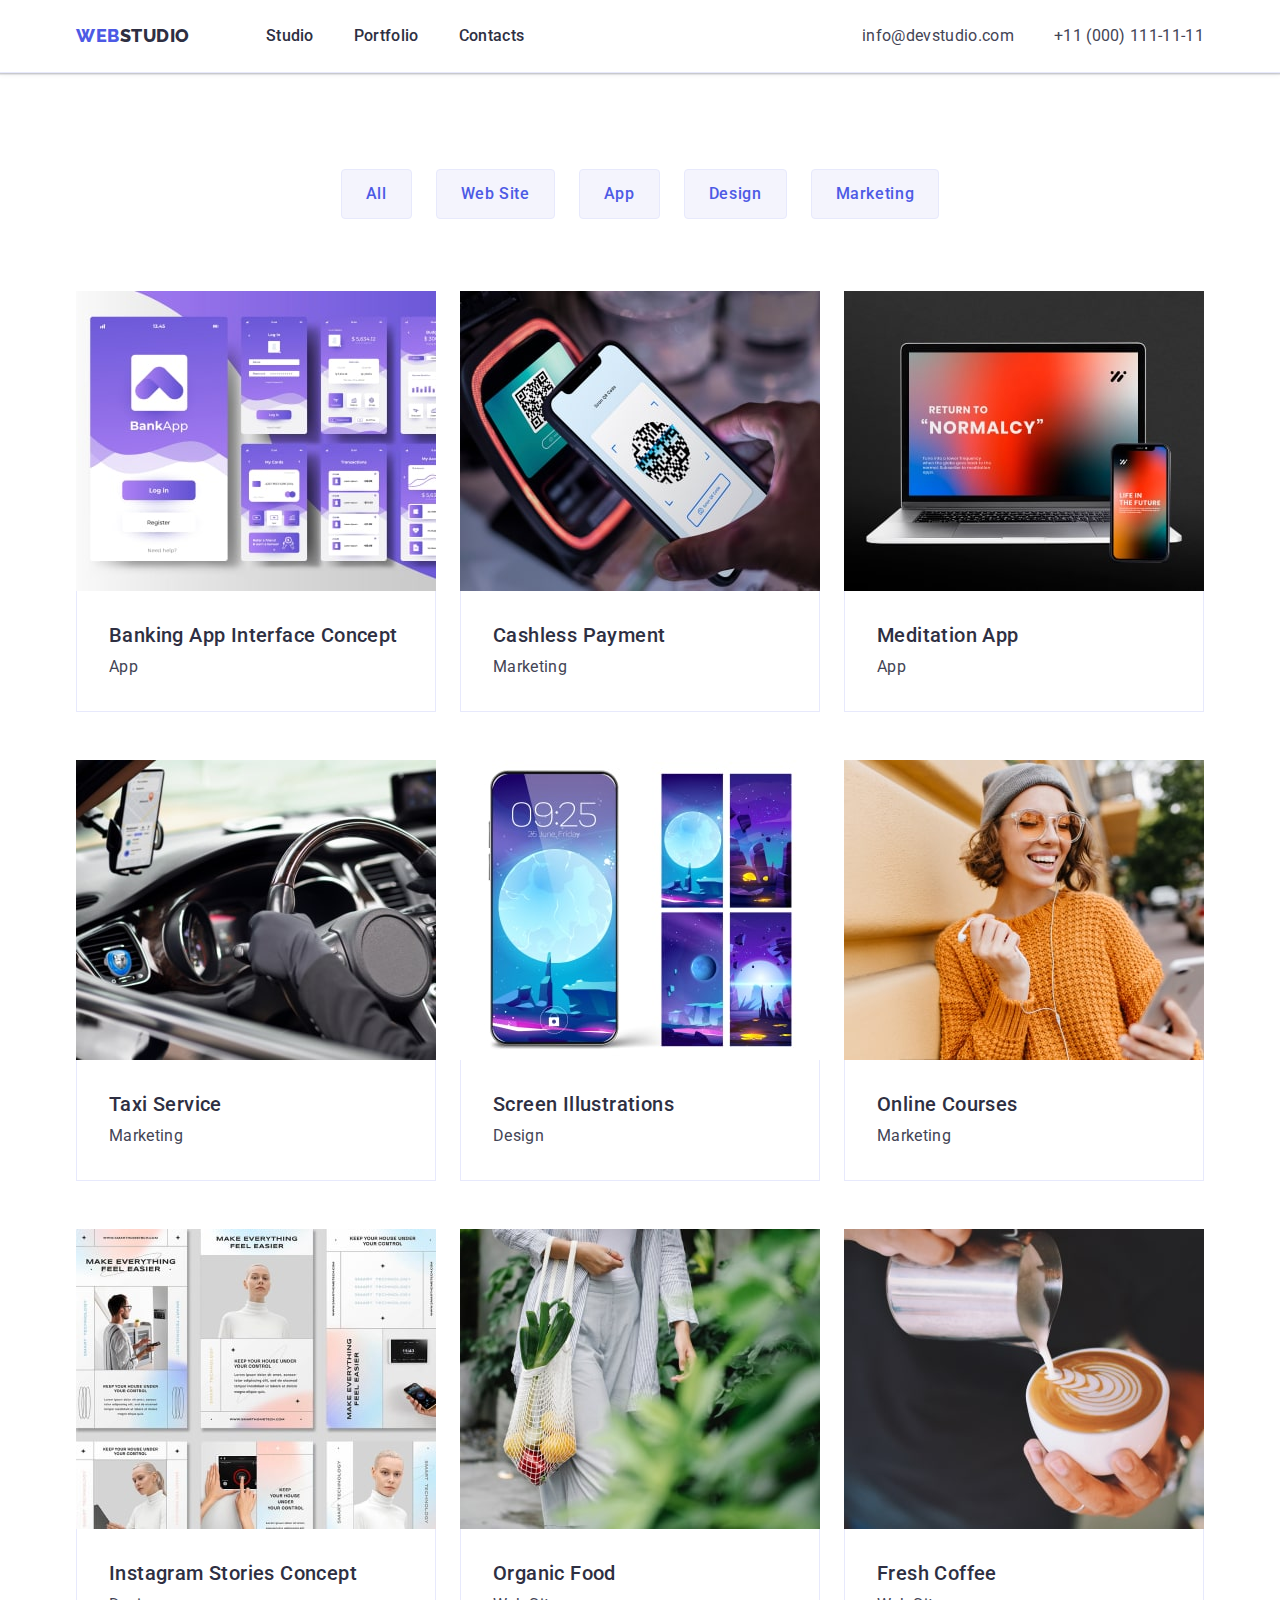
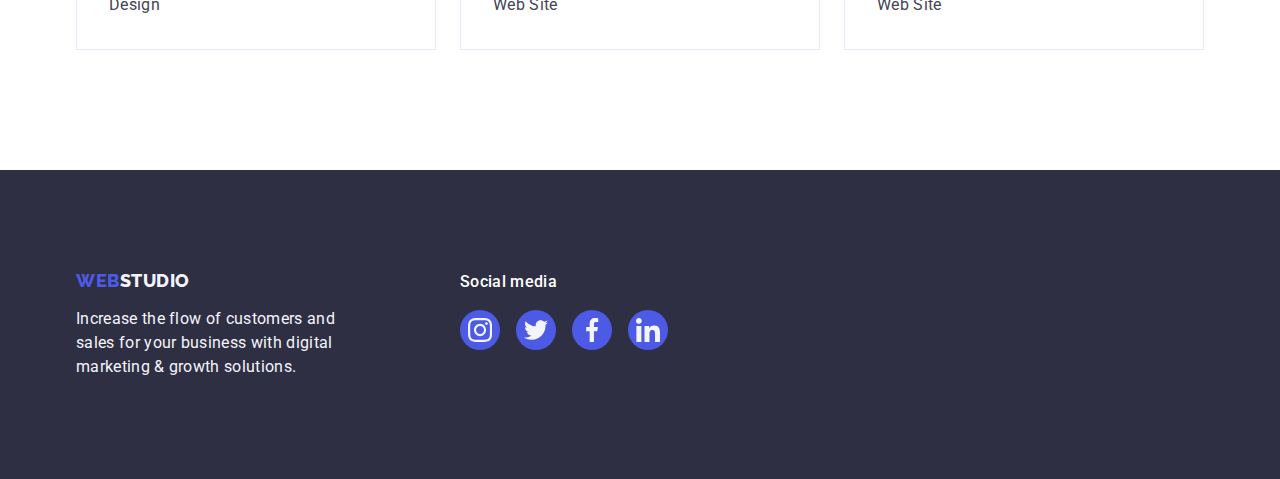
==== portfolio.html @ 9657106f "Initial commit" ====
<!DOCTYPE html>
<html lang="en">
  <head>
    <meta charset="UTF-8" />
    <meta http-equiv="X-UA-Compatible" content="IE=edge" />
    <meta name="viewport" content="width=device-width, initial-scale=1.0" />
    <title>Portfolio</title>
    <link rel="preconnect" href="https://fonts.googleapis.com" />
    <link rel="preconnect" href="https://fonts.gstatic.com" crossorigin />
    <link
      href="https://fonts.googleapis.com/css2?family=Raleway:wght@800&family=Roboto:wght@400;500;700&display=swap"
      rel="stylesheet"
    />
    <link
      rel="stylesheet"
      href="https://cdnjs.cloudflare.com/ajax/libs/modern-normalize/1.1.0/modern-normalize.min.css"
    />
    <link rel="stylesheet" href="./css/styles.css" />
  </head>
  <body>
    <header class="header">
      <div class="container header-nav">
        <nav class="navigations">
          <a href="./index.html" class="logo-nav logo-nav-common link"
            >Web<span class="logo-dark">Studio</span></a
          >
          <ul class="list menu-list">
            <li class="nav-list">
              <a href="./index.html" class="menu-item link">Studio</a>
            </li>
            <li class="nav-list">
              <a href="./portfolio.html" class="menu-item link">Portfolio</a>
            </li>
            <li class="nav-list">
              <a href="" class="menu-item link">Contacts</a>
            </li>
          </ul>
        </nav>
        <address class="contacts-menu">
          <ul class="list contacts-list">
            <li class="contact">
              <a href="mailto:info@devstudio.com" class="contact-item link"
                >info@devstudio.com</a
              >
            </li>
            <li class="contact">
              <a href="tel:+110001111111" class="contact-item link"
                >+11 (000) 111-11-11</a
              >
            </li>
          </ul>
        </address>
      </div>
    </header>
    <main>
      <section class="cards-section">
        <div class="container">
          <h1 class="visually-hidden">Our offers</h1>
          <ul class="list button-list">
            <li class="secondary-button-item">
              <button type="button" class="button secondary-button">All</button>
            </li>
            <li class="secondary-button-item">
              <button type="button" class="button secondary-button">
                Web Site
              </button>
            </li>
            <li class="secondary-button-item">
              <button type="button" class="button secondary-button">App</button>
            </li>
            <li class="secondary-button-item">
              <button type="button" class="button secondary-button">
                Design
              </button>
            </li>
            <li class="secondary-button-item">
              <button type="button" class="button secondary-button">
                Marketing
              </button>
            </li>
          </ul>

          <ul class="list card-list">
            <li class="card">
              <a href="" class="link card-link">
                <img
                  src="./images/portfolio-1.jpg"
                  alt="Banking app"
                  width="360"
                  height="300"
                />
                <div class="wrapper-cards">
                  <h2 class="item-title item-title-link">
                    Banking App Interface Concept
                  </h2>
                  <p class="item-description item-description-link">App</p>
                </div>
              </a>
            </li>
            <li class="card">
              <a href="" class="link card-link">
                <img
                  src="./images/portfolio-2.jpg"
                  alt="Phone Payment"
                  width="360"
                  height="300"
                />
                <div class="wrapper-cards">
                  <h2 class="item-title item-title-link">Cashless Payment</h2>
                  <p class="item-description item-description-link">
                    Marketing
                  </p>
                </div>
              </a>
            </li>
            <li class="card">
              <a href="" class="link card-link">
                <img
                  src="./images/portfolio-3.jpg"
                  alt="Laptop"
                  width="360"
                  height="300"
                />
                <div class="wrapper-cards">
                  <h2 class="item-title item-title-link">Meditation App</h2>
                  <p class="item-description item-description-link">App</p>
                </div>
              </a>
            </li>
            <li class="card">
              <a href="" class="link card-link">
                <img
                  src="./images/portfolio-4.jpg"
                  alt="A car"
                  width="360"
                  height="300"
                />
                <div class="wrapper-cards">
                  <h2 class="item-title item-title-link">Taxi Service</h2>
                  <p class="item-description item-description-link">
                    Marketing
                  </p>
                </div>
              </a>
            </li>
            <li class="card">
              <a href="" class="link card-link">
                <img
                  src="./images/portfolio-5.jpg"
                  alt="Screen Illustrations"
                  width="360"
                  height="300"
                />
                <div class="wrapper-cards">
                  <h2 class="item-title item-title-link">
                    Screen Illustrations
                  </h2>
                  <p class="item-description item-description-link">Design</p>
                </div>
              </a>
            </li>
            <li class="card">
              <a href="" class="link card-link">
                <img
                  src="./images/portfolio-6.jpg"
                  alt="Learning girl"
                  width="360"
                  height="300"
                />
                <div class="wrapper-cards">
                  <h2 class="item-title item-title-link">Online Courses</h2>
                  <p class="item-description item-description-link">
                    Marketing
                  </p>
                </div>
              </a>
            </li>
            <li class="card">
              <a href="" class="link card-link">
                <img
                  src="./images/portfolio-7.jpg"
                  alt="Instagram Stories"
                  width="360"
                  height="300"
                />
                <div class="wrapper-cards">
                  <h2 class="item-title item-title-link">
                    Instagram Stories Concept
                  </h2>
                  <p class="item-description item-description-link">Design</p>
                </div>
              </a>
            </li>
            <li class="card">
              <a href="" class="link card-link">
                <img
                  src="./images/portfolio-8.jpg"
                  alt="Food"
                  width="360"
                  height="300"
                />
                <div class="wrapper-cards">
                  <h2 class="item-title item-title-link">Organic Food</h2>
                  <p class="item-description item-description-link">Web Site</p>
                </div>
              </a>
            </li>
            <li class="card">
              <a href="" class="link card-link">
                <img
                  src="./images/portfolio-9.jpg"
                  alt="A cup of coffe"
                  width="360"
                  height="300"
                />
                <div class="wrapper-cards">
                  <h2 class="item-title item-title-link">Fresh Coffee</h2>
                  <p class="item-description item-description-link">Web Site</p>
                </div>
              </a>
            </li>
          </ul>
        </div>
      </section>
    </main>
    <footer class="footer">
      <div class="container footer-wrapper">
        <div class="footer-left-side">
          <a
            href="./index.html"
            class="logo-nav logo-nav-common link footer-logo"
            >Web<span class="logo-light">Studio</span></a
          >
          <p class="footer-text">
            Increase the flow of customers and sales for your business with
            digital marketing & growth solutions.
          </p>
        </div>
        <div>
          <p class="social-media-text">Social media</p>
          <ul class="social-media-list list">
            <li class="social-media-item">
              <a href="" class="icon-link">
                <svg class="icon-img" width="24" height="24">
                  <use href="./images/icons.svg#icon-instagram"></use>
                </svg>
              </a>
            </li>
            <li class="social-media-item">
              <a href="" class="icon-link">
                <svg class="icon-img" width="24" height="24">
                  <use href="./images/icons.svg#icon-twitter"></use>
                </svg>
              </a>
            </li>
            <li class="social-media-item">
              <a href="" class="icon-link">
                <svg class="icon-img" width="24" height="24">
                  <use href="./images/icons.svg#icon-facebook"></use>
                </svg>
              </a>
            </li>
            <li class="social-media-item">
              <a href="" class="icon-link">
                <svg class="icon-img" width="24" height="24">
                  <use href="./images/icons.svg#icon-linkedin"></use>
                </svg>
              </a>
            </li>
          </ul>
        </div>
      </div>
    </footer>
  </body>
</html>
---- css/styles.css ----
:root {
  --primary-brand-color: #4d5ae5;
  --hover-color: #404bbf;
  --primary-text-color: #434455;
  --headings-text-color: #2e2f42;
  --white-text-color: #ffffff;
  --light-text-color: #f4f4fd;
  --accent-color: #e7e9fc;
  --stroke-logo-color: #8e8f99;
  --green-hover-color: #31d0aa;
}

body {
  font-family: 'Roboto', sans-serif;
  font-weight: 400;
  font-size: 16px;

  background-color: var(--white-text-color);
  color: var(--primary-text-color);
}

/* Resets */
h1,
h2,
h3,
h4,
p {
  margin-top: 0;
  margin-bottom: 0;
}

ul {
  margin-top: 0;
  margin-bottom: 0;
  padding-left: 0;
}

img {
  display: block;
}

/* Links reset */

.link {
  text-decoration: none;
}

/* Lists reset */

.list {
  list-style: none;
}

/* Header */

.header {
  border-bottom: 1px solid var(--accent-color);
  box-shadow: 0px 2px 1px rgba(46, 47, 66, 0.08),
    0px 1px 1px rgba(46, 47, 66, 0.16), 0px 1px 6px rgba(46, 47, 66, 0.08);
}

.container {
  width: 1158px;
  padding-left: 15px;
  padding-right: 15px;
  margin-left: auto;
  margin-right: auto;
}

.header-nav {
  display: flex;
  align-items: center;
}

.navigations {
  display: flex;
  align-items: center;
}

/* Logo */

.logo-nav {
  font-family: 'Raleway', sans-serif;
  font-weight: 800;
  font-size: 18px;
  line-height: 1.17;
  letter-spacing: 0.03em;
  text-transform: uppercase;
}

.logo-nav-common {
  color: var(--primary-brand-color);
}

.logo-dark {
  color: var(--headings-text-color);
}

.logo-light {
  color: var(--light-text-color);
}

/* Navigation menu */

.menu-list {
  display: flex;
  gap: 40px;
}

.menu-item {
  display: block;
  padding-top: 24px;
  padding-bottom: 24px;

  font-weight: 500;
  line-height: 1.5;
  letter-spacing: 0.02em;
  color: var(--headings-text-color);
}

.navigations .logo-nav {
  margin-right: 76px;
}

.menu-item:hover,
.menu-item:focus,
.contact-item:hover,
.contact-item:focus {
  color: var(--hover-color);
}

/* Contacts menu */

.contacts-menu {
  font-style: normal;
  margin-left: auto;
}

.contacts-list {
  display: flex;
  gap: 40px;
}

.contact-item {
  padding-top: 24px;
  padding-bottom: 24px;

  line-height: 1.5;
  letter-spacing: 0.02em;
  color: var(--primary-text-color);
}

/* Hero */
.hero {
  padding-top: 188px;
  padding-bottom: 188px;
  max-width: 1440px;
  margin-left: auto;
  margin-right: auto;
  background-image: linear-gradient(
      rgba(46, 47, 66, 0.7),
      rgba(46, 47, 66, 0.7)
    ),
    url('../images/hero.jpg');
  background-color: var(--headings-text-color);
  background-position: center;
  background-size: cover;
  background-repeat: no-repeat;
}
.hero-title {
  max-width: 496px;
  margin-right: auto;
  margin-left: auto;
  margin-bottom: 48px;

  font-weight: 700;
  font-size: 56px;
  line-height: 1.07;
  letter-spacing: 0.02em;
  text-align: center;
  color: var(--white-text-color);
}

/* Buttons */

.button {
  font-weight: 500;
  font-size: 16px;
  line-height: 1.5;
  letter-spacing: 0.04em;
  cursor: pointer;
}

.primary-button {
  display: block;
  min-width: 169px;
  margin-left: auto;
  margin-right: auto;
  padding: 16px 32px;

  color: var(--white-text-color);
  background-color: var(--primary-brand-color);
  border: none;
  box-shadow: 0px 4px 4px rgba(0, 0, 0, 0.15);
  border-radius: 4px;
}

.secondary-button {
  padding: 12px 24px;
  color: var(--primary-brand-color);
  background-color: var(--light-text-color);
  border: 1px solid #e7e9fc;
  border-radius: 4px;
}

.secondary-button-item:not(:last-child) {
  margin-right: 24px;
}

.primary-button:hover,
.primary-button:focus,
.secondary-button:hover,
.secondary-button:focus {
  color: var(--white-text-color);
  background-color: var(--hover-color);
}

.secondary-button:hover,
.secondary-button:focus {
  box-shadow: 0px 3px 1px rgba(0, 0, 0, 0.1), 0px 2px 1px rgba(0, 0, 0, 0.08),
    0px 2px 2px rgba(0, 0, 0, 0.12);
  border: 1px solid transparent;
}

/* Section 1 */
.visually-hidden {
  position: absolute;
  width: 1px;
  height: 1px;
  margin: -1px;
  border: 0;
  padding: 0;

  white-space: nowrap;
  clip-path: inset(100%);
  clip: rect(0 0 0 0);
  overflow: hidden;
}

.advatages-description {
  padding-top: 120px;
  padding-bottom: 120px;
}

.advatages-list {
  display: flex;
  gap: 24px;
}

.advatages-list .item {
  flex-basis: calc((100% - 72px) / 4);
}

.advantages-icons-wrapper {
  display: flex;
  justify-content: center;
  align-items: center;
  width: 264px;
  height: 112px;
  margin-bottom: 8px;
  background-color: var(--light-text-color);
  border-radius: 4px;
}

.item-title {
  margin-bottom: 8px;

  font-weight: 500;
  font-size: 20px;
  line-height: 1.2;
  letter-spacing: 0.02em;

  color: var(--headings-text-color);
}

.item-description {
  line-height: 1.5;
  letter-spacing: 0.02em;
}

/* Section 2 */

.work-examples {
  padding-bottom: 120px;
}

.section-title {
  margin-bottom: 72px;

  font-weight: 700;
  font-size: 36px;
  line-height: 1.1;
  text-align: center;
  letter-spacing: 0.02em;
  text-transform: capitalize;

  color: var(--headings-text-color);
}

.works-list {
  display: flex;
}

.works-list .item {
  flex-basis: calc((100% - 48px) / 3);
}

.works-list .item:not(:last-child) {
  margin-right: 24px;
}

/* Section 3 */

.team-members-cards {
  padding-top: 120px;
  padding-bottom: 120px;
  background-color: var(--light-text-color);
}

.team-list {
  display: flex;
  gap: 24px;
  text-align: center;
}

.team-member-card {
  flex-basis: calc((100% - 72px) / 4);

  background-color: var(--white-text-color);
  box-shadow: 0px 1px 6px rgba(46, 47, 66, 0.08),
    0px 1px 1px rgba(46, 47, 66, 0.16), 0px 2px 1px rgba(46, 47, 66, 0.08);
  border-radius: 0px 0px 4px 4px;
}

.wrapper {
  padding: 32px 0;
}

.card-description {
  margin-bottom: 8px;
}

.icon-list {
  display: flex;
  justify-content: center;
  gap: 24px;
}

.icon-link {
  display: flex;
  justify-content: center;
  align-items: center;
  width: 40px;
  height: 40px;
  background-color: var(--primary-brand-color);
  border-radius: 50%;
}

.personal-social-media > .icon-link:hover,
.personal-social-media > .icon-link:focus {
  background-color: var(--hover-color);
}

.icon-img {
  fill: var(--light-text-color);
}

/* Section 4 */

.customers-section {
  padding-top: 120px;
  padding-bottom: 120px;
}
.customers-item {
  flex-basis: calc((100% - 120px) / 6);
  height: 88px;
}

.customers-list {
  display: flex;
  gap: 24px;
}

.customers-link {
  display: flex;
  align-items: center;
  justify-content: center;
  height: 100%;
  border: 1px solid var(--stroke-logo-color);
  border-radius: 4px;
  color: var(--stroke-logo-color);
}

.customers-link:hover,
.customers-link:focus {
  color: var(--hover-color);
}

.customers-link:hover,
.customers-link:focus {
  border: 1px solid var(--hover-color);
}

.customer-logo {
  fill: currentColor;
}

/* Footer */

.footer-wrapper {
  display: flex;
  align-items: baseline;
}

.footer-left-side {
  margin-right: 120px;
}

.footer-logo {
  display: inline-block;
  margin-bottom: 16px;
}

.footer {
  padding-top: 100px;
  padding-bottom: 100px;

  background-color: var(--headings-text-color);
}

.footer-text {
  width: 264px;
  line-height: 1.5;
  letter-spacing: 0.02em;
  color: var(--light-text-color);
}

.social-media-list {
  display: flex;
  gap: 16px;
}

.social-media-text {
  margin-bottom: 16px;
  font-weight: 500;
  line-height: 1.5;
  letter-spacing: 0.02em;
  color: var(--white-text-color);
}

.social-media-item > .icon-link:hover,
.social-media-item > .icon-link:focus {
  background-color: var(--green-hover-color);
}

/* Portfolio */

.cards-section {
  padding-top: 96px;
  padding-bottom: 120px;
}

.button-list {
  display: flex;
  justify-content: center;
  margin-bottom: 72px;
}

.card-list {
  display: flex;
  flex-wrap: wrap;
}

.item-title-link {
  color: var(--headings-text-color);
}

.item-description-link {
  color: var(--primary-text-color);
}

.card {
  width: calc((100% - 48px) / 3);
  margin-right: 24px;
  margin-bottom: 48px;
}

.card-link {
  display: block;
}

.card-link:hover,
.card-link:focus {
  box-shadow: 0px 1px 6px rgba(46, 47, 66, 0.08),
    0px 1px 1px rgba(46, 47, 66, 0.16), 0px 2px 1px rgba(46, 47, 66, 0.08);
}

.wrapper-cards {
  padding: 32px 16px;
  border: 1px solid var(--accent-color);
  border-top: none;
}

.card:nth-child(3n) {
  margin-right: 0;
}

.card:nth-last-child(-n + 3) {
  margin-bottom: 0;
}

.card-link .item-title,
.card-link .item-description {
  margin-left: 16px;
}
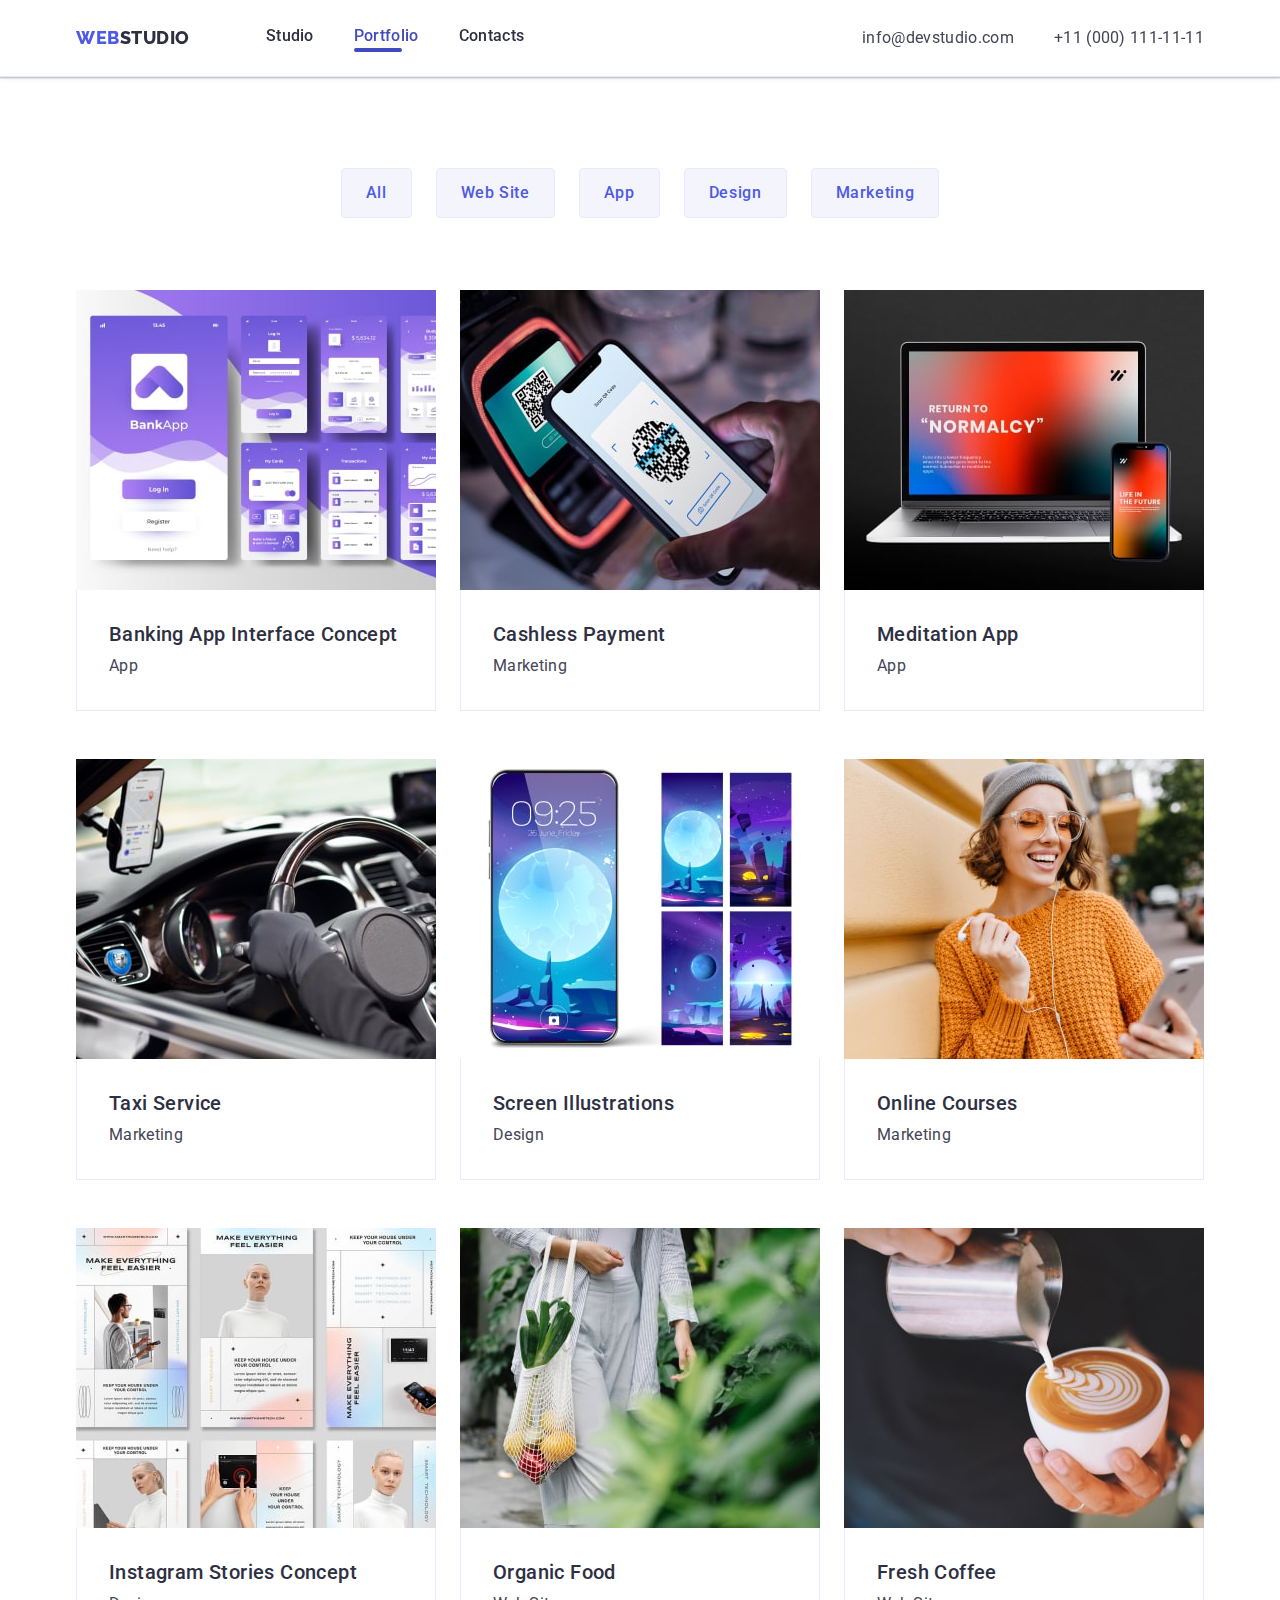
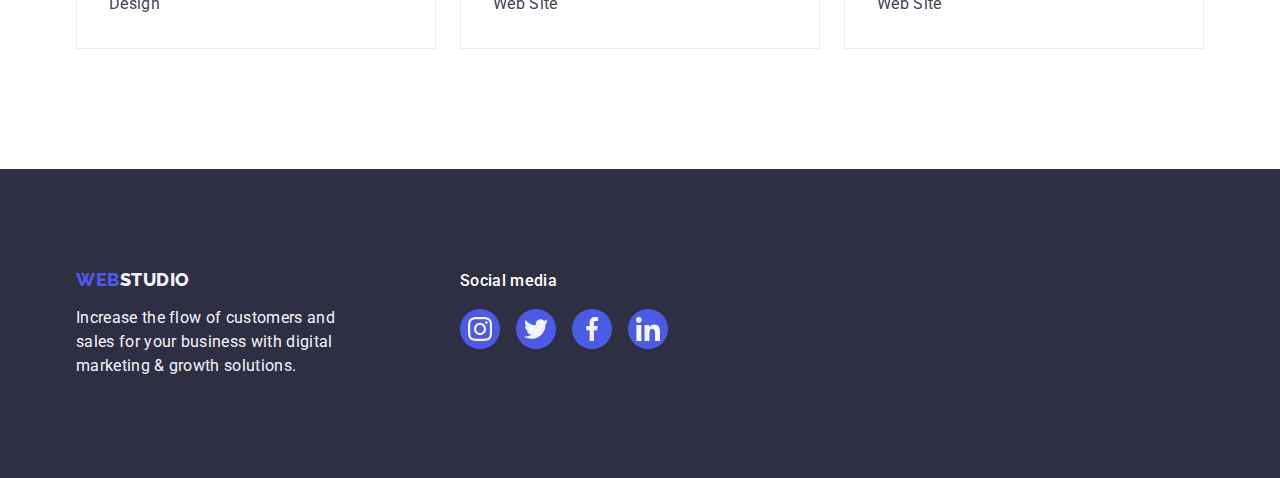
==== commit 1778a791: "додає плавний перехід" ====
--- a/portfolio.html
+++ b/portfolio.html
@@ -29,7 +29,9 @@
               <a href="./index.html" class="menu-item link">Studio</a>
             </li>
             <li class="nav-list">
-              <a href="./portfolio.html" class="menu-item link">Portfolio</a>
+              <a href="./portfolio.html" class="menu-item link active"
+                >Portfolio</a
+              >
             </li>
             <li class="nav-list">
               <a href="" class="menu-item link">Contacts</a>
@@ -83,12 +85,19 @@
           <ul class="list card-list">
             <li class="card">
               <a href="" class="link card-link">
-                <img
-                  src="./images/portfolio-1.jpg"
-                  alt="Banking app"
-                  width="360"
-                  height="300"
-                />
+                <div class="thumb">
+                  <img
+                    src="./images/portfolio-1.jpg"
+                    alt="Banking app"
+                    width="360"
+                    height="300"
+                  />
+                  <p class="thumb-text">
+                    14 Stylish and User-Friendly App Design Concepts · Task
+                    Manager App · Calorie Tracker App · Exotic Fruit Ecommerce
+                    App · Cloud Storage App
+                  </p>
+                </div>
                 <div class="wrapper-cards">
                   <h2 class="item-title item-title-link">
                     Banking App Interface Concept
@@ -97,6 +106,7 @@
                 </div>
               </a>
             </li>
+
             <li class="card">
               <a href="" class="link card-link">
                 <img
@@ -113,6 +123,7 @@
                 </div>
               </a>
             </li>
+
             <li class="card">
               <a href="" class="link card-link">
                 <img
--- a/css/styles.css
+++ b/css/styles.css
@@ -8,9 +8,12 @@
   --accent-color: #e7e9fc;
   --stroke-logo-color: #8e8f99;
   --green-hover-color: #31d0aa;
+  --modal-background-color: #fcfcfc;
 }
 
 body {
+  padding-top: 72px;
+
   font-family: 'Roboto', sans-serif;
   font-weight: 400;
   font-size: 16px;
@@ -57,6 +60,13 @@
   border-bottom: 1px solid var(--accent-color);
   box-shadow: 0px 2px 1px rgba(46, 47, 66, 0.08),
     0px 1px 1px rgba(46, 47, 66, 0.16), 0px 1px 6px rgba(46, 47, 66, 0.08);
+  background-color: var(--white-text-color);
+
+  position: fixed;
+  top: 0;
+  left: 0;
+  z-index: 100;
+  width: 100%;
 }
 
 .container {
@@ -102,6 +112,20 @@
 
 /* Navigation menu */
 
+.menu-item.active {
+  color: var(--hover-color);
+}
+
+.active::after {
+  content: '';
+  display: block;
+  width: 48px;
+  height: 4px;
+
+  background: var(--hover-color);
+  border-radius: 2px;
+}
+
 .menu-list {
   display: flex;
   gap: 40px;
@@ -116,6 +140,10 @@
   line-height: 1.5;
   letter-spacing: 0.02em;
   color: var(--headings-text-color);
+
+  transition-property: color;
+  transition-duration: 250ms;
+  transition-timing-function: cubic-bezier(0.4, 0, 0.2, 1);
 }
 
 .navigations .logo-nav {
@@ -148,6 +176,10 @@
   line-height: 1.5;
   letter-spacing: 0.02em;
   color: var(--primary-text-color);
+
+  transition-property: color;
+  transition-duration: 250ms;
+  transition-timing-function: cubic-bezier(0.4, 0, 0.2, 1);
 }
 
 /* Hero */
@@ -203,14 +235,22 @@
   border: none;
   box-shadow: 0px 4px 4px rgba(0, 0, 0, 0.15);
   border-radius: 4px;
+
+  transition-property: color, background-color;
+  transition-duration: 250ms;
+  transition-timing-function: cubic-bezier(0.4, 0, 0.2, 1);
 }
 
 .secondary-button {
   padding: 12px 24px;
   color: var(--primary-brand-color);
   background-color: var(--light-text-color);
-  border: 1px solid #e7e9fc;
+  border: 1px solid var(--accent-color);
   border-radius: 4px;
+
+  transition-property: color, background-color, box-shadow, border;
+  transition-duration: 250ms;
+  transition-timing-function: cubic-bezier(0.4, 0, 0.2, 1);
 }
 
 .secondary-button-item:not(:last-child) {
@@ -230,6 +270,57 @@
   box-shadow: 0px 3px 1px rgba(0, 0, 0, 0.1), 0px 2px 1px rgba(0, 0, 0, 0.08),
     0px 2px 2px rgba(0, 0, 0, 0.12);
   border: 1px solid transparent;
+}
+
+.backdrop {
+  position: fixed;
+  top: 0;
+  left: 0;
+  width: 100%;
+  height: 100%;
+
+  background-color: rgba(46, 47, 66, 0.4);
+}
+
+.is-hidden {
+  opacity: 0;
+  pointer-events: none;
+}
+
+.modal {
+  position: absolute;
+  top: 50%;
+  left: 50%;
+  transform: translate(-50%, -50%);
+  min-width: 408px;
+  min-height: 584px;
+
+  background-color: var(--modal-background-color);
+  box-shadow: 0px 1px 1px rgba(0, 0, 0, 0.14), 0px 1px 3px rgba(0, 0, 0, 0.12),
+    0px 2px 1px rgba(0, 0, 0, 0.2);
+  border-radius: 4px;
+}
+
+.close-button {
+  position: absolute;
+  top: 24px;
+  right: 24px;
+
+  width: 24px;
+  height: 24px;
+
+  background-color: var(--accent-color);
+  border: 1px solid rgba(0, 0, 0, 0.1);
+  border-radius: 50%;
+
+  cursor: pointer;
+}
+
+.icon-close {
+  position: absolute;
+  top: 50%;
+  right: 50%;
+  transform: translate(0, 50%);
 }
 
 /* Section 1 */
@@ -364,6 +455,10 @@
   height: 40px;
   background-color: var(--primary-brand-color);
   border-radius: 50%;
+
+  transition-property: background-color;
+  transition-duration: 250ms;
+  transition-timing-function: cubic-bezier(0.4, 0, 0.2, 1);
 }
 
 .personal-social-media > .icon-link:hover,
@@ -399,15 +494,15 @@
   border: 1px solid var(--stroke-logo-color);
   border-radius: 4px;
   color: var(--stroke-logo-color);
+
+  transition-property: color, border;
+  transition-duration: 250ms;
+  transition-timing-function: cubic-bezier(0.4, 0, 0.2, 1);
 }
 
 .customers-link:hover,
 .customers-link:focus {
   color: var(--hover-color);
-}
-
-.customers-link:hover,
-.customers-link:focus {
   border: 1px solid var(--hover-color);
 }
 
@@ -497,6 +592,10 @@
 
 .card-link {
   display: block;
+
+  transition-property: box-shadow;
+  transition-duration: 250ms;
+  transition-timing-function: cubic-bezier(0.4, 0, 0.2, 1);
 }
 
 .card-link:hover,
@@ -523,3 +622,30 @@
 .card-link .item-description {
   margin-left: 16px;
 }
+
+.thumb {
+  position: relative;
+}
+
+.thumb-text {
+  position: absolute;
+  top: 0;
+  left: 0;
+  width: 100%;
+  height: 100%;
+  padding-top: 40px;
+  padding-right: 32px;
+  padding-left: 32px;
+
+  line-height: 1.5;
+  letter-spacing: 0.02em;
+  color: var(--light-text-color);
+  background-color: var(--primary-brand-color);
+
+  opacity: 0;
+}
+
+.card-link:hover .thumb-text,
+.card-link:focus .thumb-text {
+  opacity: 1;
+}
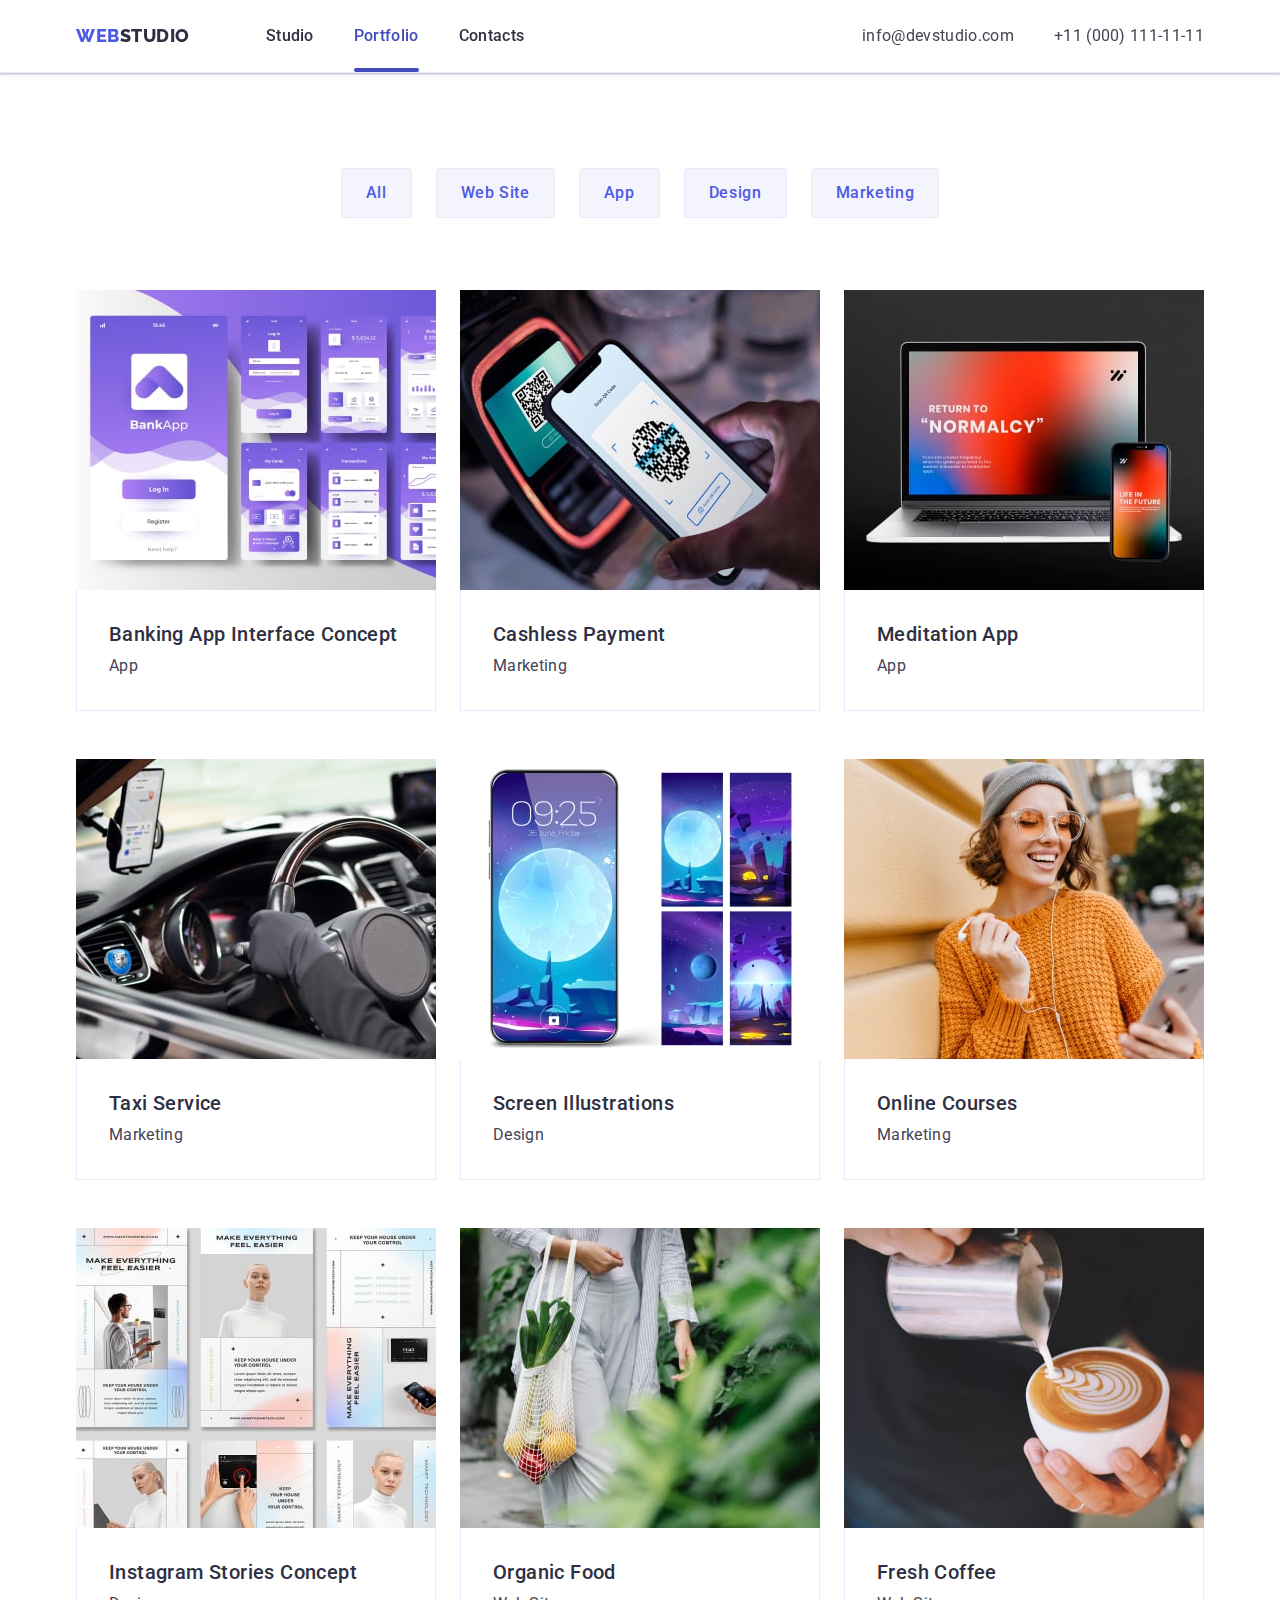
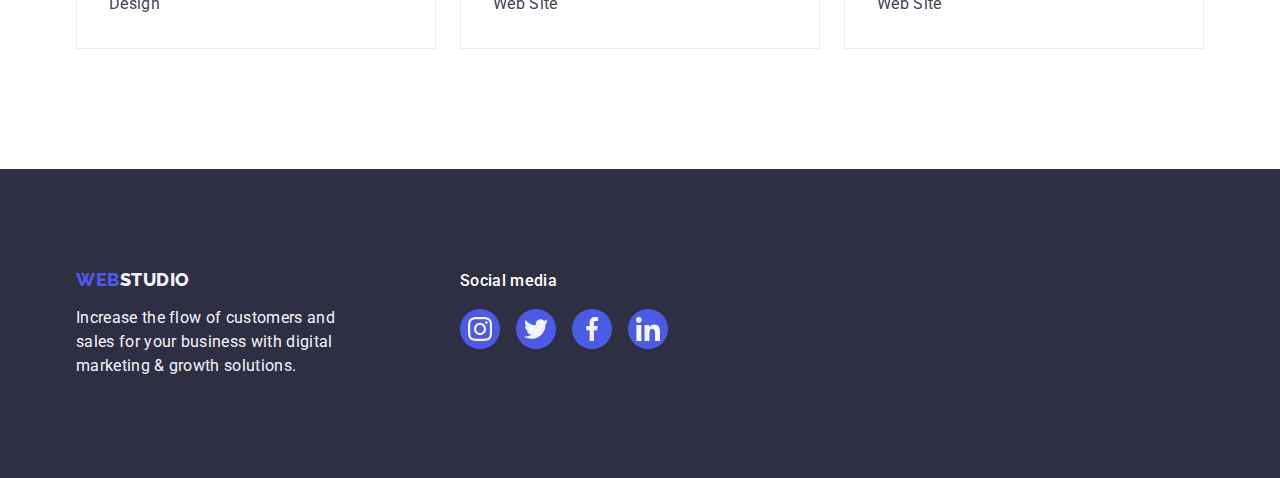
==== commit 92e5196f: "add visibility" ====
--- a/portfolio.html
+++ b/portfolio.html
@@ -109,12 +109,19 @@
 
             <li class="card">
               <a href="" class="link card-link">
-                <img
-                  src="./images/portfolio-2.jpg"
-                  alt="Phone Payment"
-                  width="360"
-                  height="300"
-                />
+                <div class="thumb">
+                  <img
+                    src="./images/portfolio-2.jpg"
+                    alt="Phone Payment"
+                    width="360"
+                    height="300"
+                  />
+                  <p class="thumb-text">
+                    14 Stylish and User-Friendly App Design Concepts · Task
+                    Manager App · Calorie Tracker App · Exotic Fruit Ecommerce
+                    App · Cloud Storage App
+                  </p>
+                </div>
                 <div class="wrapper-cards">
                   <h2 class="item-title item-title-link">Cashless Payment</h2>
                   <p class="item-description item-description-link">
@@ -126,12 +133,19 @@
 
             <li class="card">
               <a href="" class="link card-link">
-                <img
-                  src="./images/portfolio-3.jpg"
-                  alt="Laptop"
-                  width="360"
-                  height="300"
-                />
+                <div class="thumb">
+                  <img
+                    src="./images/portfolio-3.jpg"
+                    alt="Laptop"
+                    width="360"
+                    height="300"
+                  />
+                  <p class="thumb-text">
+                    14 Stylish and User-Friendly App Design Concepts · Task
+                    Manager App · Calorie Tracker App · Exotic Fruit Ecommerce
+                    App · Cloud Storage App
+                  </p>
+                </div>
                 <div class="wrapper-cards">
                   <h2 class="item-title item-title-link">Meditation App</h2>
                   <p class="item-description item-description-link">App</p>
@@ -140,12 +154,19 @@
             </li>
             <li class="card">
               <a href="" class="link card-link">
-                <img
-                  src="./images/portfolio-4.jpg"
-                  alt="A car"
-                  width="360"
-                  height="300"
-                />
+                <div class="thumb">
+                  <img
+                    src="./images/portfolio-4.jpg"
+                    alt="A car"
+                    width="360"
+                    height="300"
+                  />
+                  <p class="thumb-text">
+                    14 Stylish and User-Friendly App Design Concepts · Task
+                    Manager App · Calorie Tracker App · Exotic Fruit Ecommerce
+                    App · Cloud Storage App
+                  </p>
+                </div>
                 <div class="wrapper-cards">
                   <h2 class="item-title item-title-link">Taxi Service</h2>
                   <p class="item-description item-description-link">
@@ -156,12 +177,19 @@
             </li>
             <li class="card">
               <a href="" class="link card-link">
-                <img
-                  src="./images/portfolio-5.jpg"
-                  alt="Screen Illustrations"
-                  width="360"
-                  height="300"
-                />
+                <div class="thumb">
+                  <img
+                    src="./images/portfolio-5.jpg"
+                    alt="Screen Illustrations"
+                    width="360"
+                    height="300"
+                  />
+                  <p class="thumb-text">
+                    14 Stylish and User-Friendly App Design Concepts · Task
+                    Manager App · Calorie Tracker App · Exotic Fruit Ecommerce
+                    App · Cloud Storage App
+                  </p>
+                </div>
                 <div class="wrapper-cards">
                   <h2 class="item-title item-title-link">
                     Screen Illustrations
@@ -172,12 +200,19 @@
             </li>
             <li class="card">
               <a href="" class="link card-link">
-                <img
-                  src="./images/portfolio-6.jpg"
-                  alt="Learning girl"
-                  width="360"
-                  height="300"
-                />
+                <div class="thumb">
+                  <img
+                    src="./images/portfolio-6.jpg"
+                    alt="Learning girl"
+                    width="360"
+                    height="300"
+                  />
+                  <p class="thumb-text">
+                    14 Stylish and User-Friendly App Design Concepts · Task
+                    Manager App · Calorie Tracker App · Exotic Fruit Ecommerce
+                    App · Cloud Storage App
+                  </p>
+                </div>
                 <div class="wrapper-cards">
                   <h2 class="item-title item-title-link">Online Courses</h2>
                   <p class="item-description item-description-link">
@@ -188,12 +223,19 @@
             </li>
             <li class="card">
               <a href="" class="link card-link">
-                <img
-                  src="./images/portfolio-7.jpg"
-                  alt="Instagram Stories"
-                  width="360"
-                  height="300"
-                />
+                <div class="thumb">
+                  <img
+                    src="./images/portfolio-7.jpg"
+                    alt="Instagram Stories"
+                    width="360"
+                    height="300"
+                  />
+                  <p class="thumb-text">
+                    14 Stylish and User-Friendly App Design Concepts · Task
+                    Manager App · Calorie Tracker App · Exotic Fruit Ecommerce
+                    App · Cloud Storage App
+                  </p>
+                </div>
                 <div class="wrapper-cards">
                   <h2 class="item-title item-title-link">
                     Instagram Stories Concept
@@ -204,12 +246,19 @@
             </li>
             <li class="card">
               <a href="" class="link card-link">
-                <img
-                  src="./images/portfolio-8.jpg"
-                  alt="Food"
-                  width="360"
-                  height="300"
-                />
+                <div class="thumb">
+                  <img
+                    src="./images/portfolio-8.jpg"
+                    alt="Food"
+                    width="360"
+                    height="300"
+                  />
+                  <p class="thumb-text">
+                    14 Stylish and User-Friendly App Design Concepts · Task
+                    Manager App · Calorie Tracker App · Exotic Fruit Ecommerce
+                    App · Cloud Storage App
+                  </p>
+                </div>
                 <div class="wrapper-cards">
                   <h2 class="item-title item-title-link">Organic Food</h2>
                   <p class="item-description item-description-link">Web Site</p>
@@ -218,12 +267,19 @@
             </li>
             <li class="card">
               <a href="" class="link card-link">
-                <img
-                  src="./images/portfolio-9.jpg"
-                  alt="A cup of coffe"
-                  width="360"
-                  height="300"
-                />
+                <div class="thumb">
+                  <img
+                    src="./images/portfolio-9.jpg"
+                    alt="A cup of coffe"
+                    width="360"
+                    height="300"
+                  />
+                  <p class="thumb-text">
+                    14 Stylish and User-Friendly App Design Concepts · Task
+                    Manager App · Calorie Tracker App · Exotic Fruit Ecommerce
+                    App · Cloud Storage App
+                  </p>
+                </div>
                 <div class="wrapper-cards">
                   <h2 class="item-title item-title-link">Fresh Coffee</h2>
                   <p class="item-description item-description-link">Web Site</p>
@@ -251,28 +307,52 @@
           <p class="social-media-text">Social media</p>
           <ul class="social-media-list list">
             <li class="social-media-item">
-              <a href="" class="icon-link">
+              <a
+                href=""
+                class="icon-link"
+                aria-label="link to Instagram"
+                target="_blank"
+                rel="noopener noreferrer"
+              >
                 <svg class="icon-img" width="24" height="24">
                   <use href="./images/icons.svg#icon-instagram"></use>
                 </svg>
               </a>
             </li>
             <li class="social-media-item">
-              <a href="" class="icon-link">
+              <a
+                href=""
+                class="icon-link"
+                aria-label="link to Twitter"
+                target="_blank"
+                rel="noopener noreferrer"
+              >
                 <svg class="icon-img" width="24" height="24">
                   <use href="./images/icons.svg#icon-twitter"></use>
                 </svg>
               </a>
             </li>
             <li class="social-media-item">
-              <a href="" class="icon-link">
+              <a
+                href=""
+                class="icon-link"
+                aria-label="link to Facebook"
+                target="_blank"
+                rel="noopener noreferrer"
+              >
                 <svg class="icon-img" width="24" height="24">
                   <use href="./images/icons.svg#icon-facebook"></use>
                 </svg>
               </a>
             </li>
             <li class="social-media-item">
-              <a href="" class="icon-link">
+              <a
+                href=""
+                class="icon-link"
+                aria-label="link to Linkedin"
+                target="_blank"
+                rel="noopener noreferrer"
+              >
                 <svg class="icon-img" width="24" height="24">
                   <use href="./images/icons.svg#icon-linkedin"></use>
                 </svg>
--- a/css/styles.css
+++ b/css/styles.css
@@ -9,6 +9,7 @@
   --stroke-logo-color: #8e8f99;
   --green-hover-color: #31d0aa;
   --modal-background-color: #fcfcfc;
+  --timing-function: cubic-bezier(0.4, 0, 0.2, 1);
 }
 
 body {
@@ -113,13 +114,17 @@
 /* Navigation menu */
 
 .menu-item.active {
+  position: relative;
   color: var(--hover-color);
 }
 
 .active::after {
+  position: absolute;
+  left: 0;
+  bottom: 0;
   content: '';
   display: block;
-  width: 48px;
+  width: 100%;
   height: 4px;
 
   background: var(--hover-color);
@@ -143,7 +148,7 @@
 
   transition-property: color;
   transition-duration: 250ms;
-  transition-timing-function: cubic-bezier(0.4, 0, 0.2, 1);
+  transition-timing-function: var(--timing-function);
 }
 
 .navigations .logo-nav {
@@ -179,7 +184,7 @@
 
   transition-property: color;
   transition-duration: 250ms;
-  transition-timing-function: cubic-bezier(0.4, 0, 0.2, 1);
+  transition-timing-function: var(--timing-function);
 }
 
 /* Hero */
@@ -238,7 +243,7 @@
 
   transition-property: color, background-color;
   transition-duration: 250ms;
-  transition-timing-function: cubic-bezier(0.4, 0, 0.2, 1);
+  transition-timing-function: var(--timing-function);
 }
 
 .secondary-button {
@@ -250,7 +255,7 @@
 
   transition-property: color, background-color, box-shadow, border;
   transition-duration: 250ms;
-  transition-timing-function: cubic-bezier(0.4, 0, 0.2, 1);
+  transition-timing-function: var(--timing-function);
 }
 
 .secondary-button-item:not(:last-child) {
@@ -280,18 +285,27 @@
   height: 100%;
 
   background-color: rgba(46, 47, 66, 0.4);
+  opacity: 1;
+  transition: opacity 250ms var(--timing-function),
+    visibility 250ms var(--timing-function);
 }
 
 .is-hidden {
   opacity: 0;
+  visibility: hidden;
   pointer-events: none;
+}
+
+.backdrop.is-hidden .modal {
+  transform: translate(-50%, -50%) scale(0.9);
+  opacity: 0;
 }
 
 .modal {
   position: absolute;
   top: 50%;
   left: 50%;
-  transform: translate(-50%, -50%);
+  transform: translate(-50%, -50%) scale(1);
   min-width: 408px;
   min-height: 584px;
 
@@ -299,6 +313,9 @@
   box-shadow: 0px 1px 1px rgba(0, 0, 0, 0.14), 0px 1px 3px rgba(0, 0, 0, 0.12),
     0px 2px 1px rgba(0, 0, 0, 0.2);
   border-radius: 4px;
+  opacity: 1;
+  transition: transform 250ms var(--timing-function),
+    opacity 250ms var(--timing-function);
 }
 
 .close-button {
@@ -308,19 +325,32 @@
 
   width: 24px;
   height: 24px;
+  padding: 0;
+  display: flex;
+  justify-content: center;
+  align-items: center;
 
   background-color: var(--accent-color);
   border: 1px solid rgba(0, 0, 0, 0.1);
   border-radius: 50%;
 
   cursor: pointer;
+  transition: background-color 250ms var(--timing-function);
+}
+
+.close-button:hover,
+.close-button:focus {
+  background-color: var(--hover-color);
+}
+
+.close-button:hover .icon-close,
+.close-button:hover .icon-focus {
+  fill: var(--white-text-color);
 }
 
 .icon-close {
-  position: absolute;
-  top: 50%;
-  right: 50%;
-  transform: translate(0, 50%);
+  fill: var(--headings-text-color);
+  transition: fill 250ms var(--timing-function);
 }
 
 /* Section 1 */
@@ -458,7 +488,7 @@
 
   transition-property: background-color;
   transition-duration: 250ms;
-  transition-timing-function: cubic-bezier(0.4, 0, 0.2, 1);
+  transition-timing-function: var(--timing-function);
 }
 
 .personal-social-media > .icon-link:hover,
@@ -497,7 +527,7 @@
 
   transition-property: color, border;
   transition-duration: 250ms;
-  transition-timing-function: cubic-bezier(0.4, 0, 0.2, 1);
+  transition-timing-function: var(--timing-function);
 }
 
 .customers-link:hover,
@@ -595,7 +625,7 @@
 
   transition-property: box-shadow;
   transition-duration: 250ms;
-  transition-timing-function: cubic-bezier(0.4, 0, 0.2, 1);
+  transition-timing-function: var(--timing-function);
 }
 
 .card-link:hover,
@@ -625,6 +655,8 @@
 
 .thumb {
   position: relative;
+
+  overflow: hidden;
 }
 
 .thumb-text {
@@ -634,6 +666,7 @@
   width: 100%;
   height: 100%;
   padding-top: 40px;
+  padding-bottom: 40px;
   padding-right: 32px;
   padding-left: 32px;
 
@@ -642,10 +675,12 @@
   color: var(--light-text-color);
   background-color: var(--primary-brand-color);
 
-  opacity: 0;
+  transform: translateY(100%);
+  transition: transform 250ms var(--timing-function);
+  overflow: auto;
 }
 
 .card-link:hover .thumb-text,
 .card-link:focus .thumb-text {
-  opacity: 1;
-}
+  transform: translateY(0);
+}
